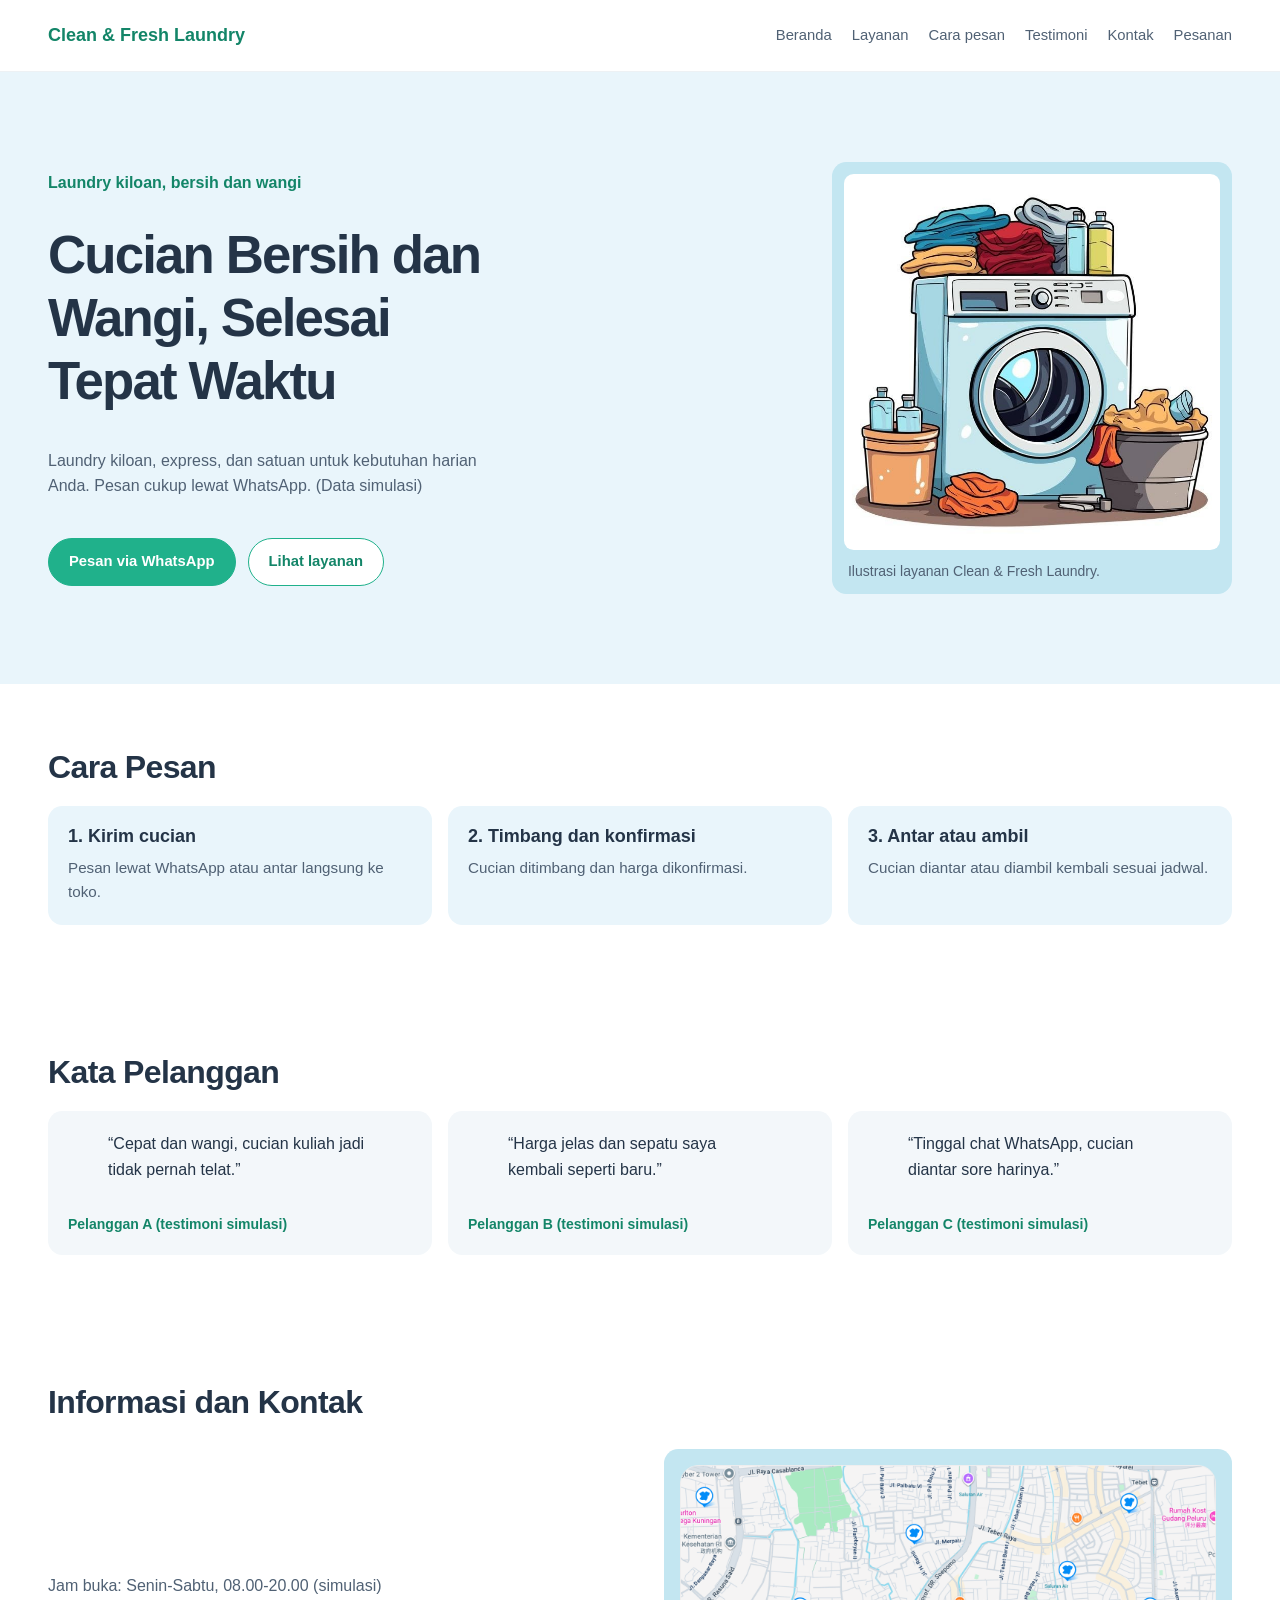
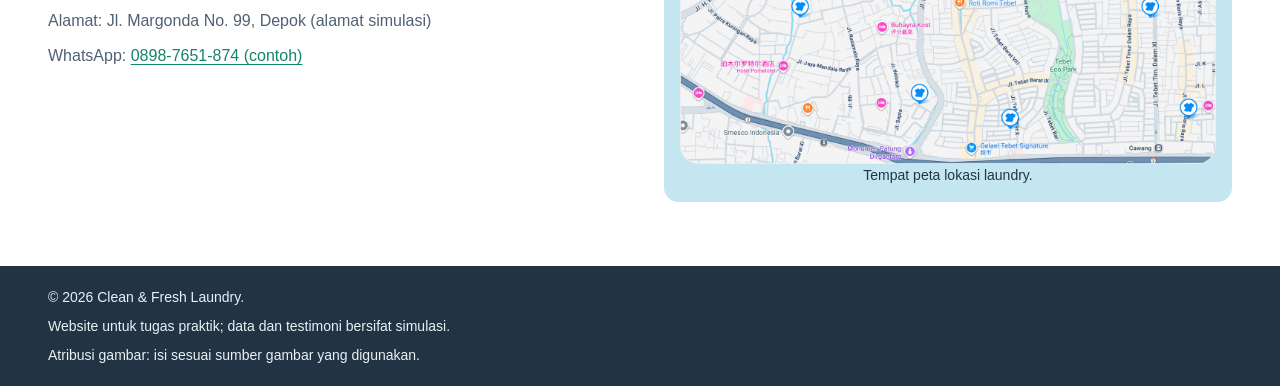
==== index.html @ ed3f38c9 "Merge pull request #1 from N-DraPZSr/main Please woooo" ====
<!doctype html>
<html lang="id">
<head>
  <meta charset="utf-8">
  <meta name="viewport" content="width=device-width, initial-scale=1">
  <title>Clean &amp; Fresh Laundry | Beranda, Layanan, dan Pesanan</title>
  <meta name="description" content="Informasi layanan laundry, cara pemesanan,
    dan kontak Clean &amp; Fresh Laundry.">
  <link rel="icon" href="Assests/laundry-machine.png" type="image/png">
  <link rel="stylesheet" href="base.css">
  <link rel="stylesheet" href="components.css">
</head>
<body>
  <a class="skip-link" href="#konten">Lewati navigasi ke konten utama</a>

  <header>
    <a href="#beranda">Clean &amp; Fresh Laundry</a>
    <nav aria-label="Navigasi utama">
      <ul>
        <li><a href="index.html">Beranda</a></li>
        <li><a href="opsi.html">Layanan</a></li>
        <li><a href="#cara-pesan">Cara pesan</a></li>
        <li><a href="#testimoni">Testimoni</a></li>
        <li><a href="#kontak">Kontak</a></li>
        <li><a href="pesanan.html">Pesanan</a></li>
      </ul>
    </nav>
  </header>

  <main id="konten" tabindex="-1">
    <section id="beranda" aria-labelledby="judul-beranda">
      <p>Laundry kiloan, bersih dan wangi</p>
      <h1 id="judul-beranda">Cucian Bersih dan Wangi, Selesai Tepat Waktu</h1>
      <p>Laundry kiloan, express, dan satuan untuk kebutuhan harian Anda.
        Pesan cukup lewat WhatsApp. (Data simulasi)</p>
      <p>
        <a href="pesanan.html">Pesan via WhatsApp</a>
        <a href="opsi.html">Lihat layanan</a>
      </p>
      <figure>
        <img src="Assests/Fsan.jpg"
          alt="Ilustrasi mesin cuci, pakaian bersih, dan perlengkapan laundry"
          width="300" height="300">
        <figcaption>Ilustrasi layanan Clean &amp; Fresh Laundry.</figcaption>
      </figure>
    </section>

    <section id="cara-pesan" aria-labelledby="judul-cara-pesan">
      <h2 id="judul-cara-pesan">Cara Pesan</h2>
      <ol>
        <li>
          <h3>Kirim cucian</h3>
          <p>Pesan lewat WhatsApp atau antar langsung ke toko.</p>
        </li>
        <li>
          <h3>Timbang dan konfirmasi</h3>
          <p>Cucian ditimbang dan harga dikonfirmasi.</p>
        </li>
        <li>
          <h3>Antar atau ambil</h3>
          <p>Cucian diantar atau diambil kembali sesuai jadwal.</p>
        </li>
      </ol>
    </section>

    <section id="testimoni" aria-labelledby="judul-testimoni">
      <h2 id="judul-testimoni">Kata Pelanggan</h2>
      <figure>
        <blockquote>
          <p>“Cepat dan wangi, cucian kuliah jadi tidak pernah telat.”</p>
        </blockquote>
        <figcaption>Pelanggan A (testimoni simulasi)</figcaption>
      </figure>
      <figure>
        <blockquote>
          <p>“Harga jelas dan sepatu saya kembali seperti baru.”</p>
        </blockquote>
        <figcaption>Pelanggan B (testimoni simulasi)</figcaption>
      </figure>
      <figure>
        <blockquote>
          <p>“Tinggal chat WhatsApp, cucian diantar sore harinya.”</p>
        </blockquote>
        <figcaption>Pelanggan C (testimoni simulasi)</figcaption>
      </figure>
    </section>

    <section id="kontak" aria-labelledby="judul-kontak">
      <h2 id="judul-kontak">Informasi dan Kontak</h2>
      <address>
        <p>Jam buka: Senin-Sabtu, 08.00-20.00 (simulasi)</p>
        <p>Alamat: Jl. Margonda No. 99, Depok (alamat simulasi)</p>
        <p>WhatsApp: <a href="https://wa.me/628987651874">0898-7651-874 (contoh)</a></p>
      </address>
      <figure>
        <img src="Assests/map.png" alt="Peta lokasi laundry di sekitar kawasan Tebet" width="1444" height="804">
        <figcaption>Tempat peta lokasi laundry.</figcaption>
      </figure>
    </section>

  </main>

  <footer>
    <p>&copy; 2026 Clean &amp; Fresh Laundry.</p>
    <p>Website untuk tugas praktik; data dan testimoni bersifat simulasi.</p>
    <p>Atribusi gambar: isi sesuai sumber gambar yang digunakan.</p>
  </footer>
</body>
</html>
---- base.css ----
:root {
  color-scheme: light;
  --color-text: #243447;
  --color-muted: #506174;
  --color-background: #ffffff;
  --color-brand: #20b18b;
  --color-brand-dark: #138568;
  --color-soft: #e9f5fb;
  --color-card: #f3f7fa;
  --color-border: #c8dce5;
  --color-focus: #0878d1;
  --radius: 0.9rem;
  --content-width: 74rem;
}

* {
  box-sizing: border-box;
}

html {
  scroll-behavior: smooth;
}

body {
  min-width: 320px;
  margin: 0;
  color: var(--color-text);
  background: var(--color-background);
  font-family: Arial, Helvetica, sans-serif;
  line-height: 1.6;
  overflow-wrap: break-word;
}

h1,
h2,
h3,
p,
figure,
blockquote {
  margin-top: 0;
}

h1,
h2,
h3 {
  line-height: 1.2;
}

h1 {
  margin-bottom: 1rem;
  font-size: clamp(2rem, 5vw, 3.3rem);
  letter-spacing: -0.035em;
}

h2 {
  margin-bottom: 1.25rem;
  font-size: clamp(1.5rem, 3vw, 2rem);
  letter-spacing: -0.02em;
}

h3 {
  margin-bottom: 0.5rem;
  font-size: 1.125rem;
}

p {
  margin-bottom: 1rem;
}

img {
  display: block;
  max-width: 100%;
  height: auto;
}

a {
  color: var(--color-brand-dark);
  text-underline-offset: 0.2em;
}

a:focus-visible {
  outline: 3px solid var(--color-focus);
  outline-offset: 4px;
}

address {
  font-style: normal;
}

main,
section[id] {
  scroll-margin-top: 1rem;
}

figure {
  margin-inline: 0;
}

figcaption {
  margin-top: 0.65rem;
  color: var(--color-muted);
  font-size: 0.875rem;
}

.container {
  width: min(100% - 2rem, var(--content-width));
  margin-inline: auto;
}

.section {
  padding-block: clamp(2.5rem, 6vw, 4.5rem);
}

.skip-link {
  position: absolute;
  top: 0.5rem;
  left: 0.5rem;
  z-index: 10;
  padding: 0.75rem 1rem;
  color: #ffffff;
  background: var(--color-text);
  border-radius: 0.4rem;
  transform: translateY(-200%);
}

.skip-link:focus {
  transform: translateY(0);
}

@media (prefers-reduced-motion: reduce) {
  html {
    scroll-behavior: auto;
  }
}
---- components.css ----
header {
  position: relative;
  z-index: 1;
  display: flex;
  flex-wrap: wrap;
  align-items: center;
  justify-content: space-between;
  gap: 0.5rem 1.5rem;
  min-height: 4.5rem;
  padding: 0.75rem max(1.25rem, calc((100% - var(--content-width)) / 2));
  background: var(--color-background);
  border-bottom: 1px solid #edf1f4;
}

header > a {
  color: var(--color-brand-dark);
  font-size: 1.125rem;
  font-weight: 700;
  text-decoration: none;
}

header nav ul {
  display: flex;
  flex-wrap: wrap;
  align-items: center;
  gap: 0.25rem 1.25rem;
  padding: 0;
  margin: 0;
  list-style: none;
}

header nav a {
  display: inline-flex;
  align-items: center;
  min-height: 44px;
  color: var(--color-muted);
  font-size: 0.925rem;
  text-decoration: none;
}

header nav a:hover,
header nav a[aria-current="page"] {
  color: var(--color-brand-dark);
}

main:has(> #beranda) {
  width: 100%;
}

#beranda {
  display: grid;
  grid-template-columns: minmax(0, 1.05fr) minmax(16rem, 0.95fr);
  align-items: center;
  gap: 0.15rem 3.5rem;
  padding: clamp(3rem, 7vw, 5.75rem) max(1.25rem, calc((100% - var(--content-width)) / 2));
  background: var(--color-soft);
}

#beranda > p:first-child {
  grid-column: 1;
  grid-row: 1;
  margin-bottom: 0.5rem;
  color: var(--color-brand-dark);
  font-weight: 700;
}

#beranda h1 {
  grid-column: 1;
  grid-row: 2;
  max-width: 15ch;
}

#beranda > p:nth-of-type(2) {
  grid-column: 1;
  grid-row: 3;
  max-width: 52ch;
  margin-bottom: 1.25rem;
  color: var(--color-muted);
}

#beranda > p:nth-of-type(3) {
  display: flex;
  flex-wrap: wrap;
  gap: 0.75rem;
  grid-column: 1;
  grid-row: 4;
  margin-bottom: 0;
}

#beranda > p:nth-of-type(3) a,
main > p > a[href^="https://wa.me"] {
  display: inline-flex;
  align-items: center;
  justify-content: center;
  min-height: 44px;
  padding: 0.7rem 1.25rem;
  color: #ffffff;
  background: var(--color-brand);
  border: 1px solid var(--color-brand);
  border-radius: 999px;
  font-size: 0.925rem;
  font-weight: 700;
  text-align: center;
  text-decoration: none;
  transition: background-color 160ms ease, border-color 160ms ease, transform 160ms ease;
}

#beranda > p:nth-of-type(3) a:hover,
main > p > a[href^="https://wa.me"]:hover {
  background: var(--color-brand-dark);
  border-color: var(--color-brand-dark);
  transform: translateY(-1px);
}

#beranda > p:nth-of-type(3) a + a {
  color: var(--color-brand-dark);
  background: #ffffff;
}

#beranda > p:nth-of-type(3) a + a:hover {
  color: #ffffff;
  background: var(--color-brand-dark);
}

#beranda figure {
  grid-column: 2;
  grid-row: 1 / span 4;
  justify-self: end;
  width: min(100%, 25rem);
  padding: 0.75rem;
  margin: 0;
  background: #c3e6f1;
  border-radius: var(--radius);
}

#beranda figure img {
  width: 100%;
  aspect-ratio: 1;
  object-fit: cover;
  border-radius: calc(var(--radius) - 0.3rem);
}

#beranda figcaption {
  padding-inline: 0.25rem;
}

#cara-pesan,
#testimoni,
#kontak {
  padding: clamp(2.75rem, 5vw, 4rem) max(1.25rem, calc((100% - var(--content-width)) / 2));
}

#cara-pesan h2,
#testimoni h2,
#kontak h2 {
  grid-column: 1 / -1;
}

#cara-pesan ol {
  display: grid;
  grid-template-columns: repeat(3, minmax(0, 1fr));
  gap: 1rem;
  padding: 0;
  margin: 0;
  list-style: none;
  counter-reset: order-step;
}

#cara-pesan li {
  min-width: 0;
  padding: 1.25rem;
  background: var(--color-soft);
  border-radius: var(--radius);
  counter-increment: order-step;
}

#cara-pesan li h3::before {
  content: counter(order-step) ". ";
}

#cara-pesan li p {
  margin-bottom: 0;
  color: var(--color-muted);
  font-size: 0.95rem;
}

#testimoni {
  display: grid;
  grid-template-columns: repeat(3, minmax(0, 1fr));
  gap: 1rem;
}

#testimoni h2 {
  margin-bottom: 0.25rem;
}

#testimoni figure {
  display: flex;
  flex-direction: column;
  min-width: 0;
  min-height: 9rem;
  padding: 1.25rem;
  margin: 0;
  background: var(--color-card);
  border-radius: var(--radius);
}

#testimoni blockquote {
  margin-bottom: 1rem;
}

#testimoni blockquote p {
  margin-bottom: 0;
}

#testimoni figcaption {
  margin-top: auto;
  color: var(--color-brand-dark);
  font-size: 0.875rem;
  font-weight: 700;
}

#kontak {
  display: grid;
  grid-template-columns: repeat(2, minmax(0, 1fr));
  align-items: center;
  gap: 0.5rem 3rem;
  background: #ffffff;
}

#kontak address {
  grid-column: 1;
}

#kontak address p {
  margin-bottom: 0.6rem;
  color: var(--color-muted);
}

#kontak figure {
  display: grid;
  grid-column: 2;
  grid-row: 2;
  place-items: center;
  min-height: 12rem;
  padding: 1rem;
  margin: 0;
  background: #c3e6f1;
  border-radius: var(--radius);
  text-align: center;
}

#kontak figcaption {
  margin: 0;
  color: var(--color-text);
}

main:not(:has(> #beranda)) {
  width: min(100% - 2rem, var(--content-width));
  margin-inline: auto;
  padding-block: clamp(2rem, 5vw, 3.5rem);
}

main:has(> ul) {
  display: grid;
  grid-template-columns: minmax(0, 1fr) minmax(16rem, 0.9fr);
  align-items: start;
  gap: 1rem 2.5rem;
}

main:has(> ul) > h1,
main:has(> ul) > h1 + p,
main:has(> ul) > p:has(a),
main:has(> ul) > p:last-child {
  grid-column: 1 / -1;
}

main:has(> ul) > h1 {
  margin-bottom: 0;
}

main:has(> ul) > h1 + p {
  margin-bottom: 0.5rem;
  color: var(--color-muted);
}

main:has(> ul) > figure {
  grid-column: 2;
  grid-row: 3;
  margin: 0;
}

main:has(> ul) > figure img,
main:has(> figure img) > figure img {
  width: 100%;
  max-height: 24rem;
  object-fit: cover;
  border-radius: var(--radius);
}

main > ul {
  display: grid;
  gap: 0.85rem;
  grid-column: 1;
  grid-row: 3;
  padding: 0;
  margin: 0;
  list-style: none;
}

main > ul li {
  min-width: 0;
}

main > ul article {
  height: 100%;
  padding: 1.25rem;
  background: var(--color-card);
  border: 1px solid transparent;
  border-radius: var(--radius);
}

main > ul article h2 {
  margin-bottom: 0.5rem;
  font-size: 1.15rem;
}

main > ul article p {
  margin-bottom: 0.45rem;
  color: var(--color-muted);
  font-size: 0.95rem;
}

main > ul article p:last-child {
  margin-bottom: 0;
}

main > ul article p:nth-of-type(1) {
  color: var(--color-brand-dark);
  font-weight: 700;
}

main:has(> p > a[href^="https://wa.me"]) {
  display: grid;
  grid-template-columns: minmax(0, 1fr) minmax(16rem, 0.9fr);
  align-items: center;
  gap: 0.5rem 3rem;
}

main:has(> p > a[href^="https://wa.me"]) > h1,
main:has(> p > a[href^="https://wa.me"]) > p:nth-of-type(1),
main:has(> p > a[href^="https://wa.me"]) > section,
main:has(> p > a[href^="https://wa.me"]) > p:last-child {
  grid-column: 1 / -1;
}

main:has(> p > a[href^="https://wa.me"]) > h1 {
  margin-bottom: 0;
}

main:has(> p > a[href^="https://wa.me"]) > p:nth-of-type(1) {
  margin-bottom: 0.5rem;
  color: var(--color-muted);
}

main:has(> p > a[href^="https://wa.me"]) > p:nth-of-type(2) {
  grid-column: 1;
  grid-row: 3;
}

main:has(> p > a[href^="https://wa.me"]) > figure {
  grid-column: 2;
  grid-row: 3;
  margin: 0;
}

main:has(> p > a[href^="https://wa.me"]) > section {
  display: grid;
  grid-template-columns: repeat(2, minmax(0, 1fr));
  align-items: center;
  gap: 1rem 2rem;
  padding: 2.5rem 0 0;
}

main:has(> p > a[href^="https://wa.me"]) > section h2 {
  grid-column: 1 / -1;
  margin-bottom: 0;
}

main:has(> p > a[href^="https://wa.me"]) > section address {
  grid-column: 1;
}

main:has(> p > a[href^="https://wa.me"]) > section figure {
  display: grid;
  grid-column: 2;
  grid-row: 2;
  place-items: center;
  min-height: 12rem;
  padding: 1rem;
  margin: 0;
  background: #c3e6f1;
  border-radius: var(--radius);
  text-align: center;
}

main:has(> p > a[href^="https://wa.me"]) > section figure figcaption {
  margin: 0;
  color: var(--color-text);
}

footer {
  padding: 1.25rem max(1.25rem, calc((100% - var(--content-width)) / 2));
  color: #e9f1f5;
  background: #223344;
  font-size: 0.875rem;
}

footer p {
  margin-bottom: 0.4rem;
}

footer p:last-child {
  margin-bottom: 0;
}

.site-header {
  border-bottom: 1px solid var(--color-border);
}

.site-header__inner {
  display: flex;
  flex-wrap: wrap;
  align-items: center;
  justify-content: space-between;
  gap: 1rem;
  padding-block: 1rem;
}

.brand {
  color: var(--color-brand-dark);
  font-size: 1.15rem;
  font-weight: 700;
  text-decoration: none;
}

.nav-list {
  display: flex;
  flex-wrap: wrap;
  gap: 0.25rem 1rem;
  padding: 0;
  margin: 0;
  list-style: none;
}

.nav-list a {
  display: inline-flex;
  align-items: center;
  min-height: 44px;
  padding-inline: 0.25rem;
}

.hero {
  background: var(--color-soft);
}

.hero__grid {
  display: grid;
  gap: 2rem;
  align-items: center;
}

.hero__grid > * {
  min-width: 0;
}

.eyebrow {
  color: var(--color-brand-dark);
  font-weight: 700;
}

.hero__image {
  width: 100%;
  border-radius: var(--radius);
}

.button {
  display: inline-flex;
  align-items: center;
  justify-content: center;
  min-height: 44px;
  padding: 0.75rem 1rem;
  color: #ffffff;
  background: var(--color-brand);
  border-radius: 999px;
  font-weight: 700;
  text-decoration: none;
}

.button:hover {
  background: var(--color-brand-dark);
}

.product-grid {
  display: grid;
  gap: 1rem;
  margin-top: 1.5rem;
}

.product-card {
  padding: 1.5rem;
  background: var(--color-card);
  border: 1px solid var(--color-border);
  border-radius: var(--radius);
}

.product-card h3 {
  margin-top: 0;
}

.product-card__price {
  color: var(--color-brand-dark);
  font-weight: 700;
}

.contact {
  background: var(--color-soft);
}

.notice {
  max-width: 65ch;
  font-size: 0.95rem;
}

.site-footer {
  padding-block: 1rem;
  border-top: 1px solid var(--color-border);
}

@media (min-width: 48rem) {
  .hero__grid {
    grid-template-columns: repeat(2, minmax(0, 1fr));
  }

  .product-grid {
    grid-template-columns: repeat(3, minmax(0, 1fr));
  }
}

@media (max-width: 47.99rem) {
  header {
    align-items: flex-start;
    flex-direction: column;
    gap: 0.25rem;
    padding-inline: 1.25rem;
  }

  header nav,
  header nav ul {
    width: 100%;
  }

  header nav ul {
    column-gap: 0.75rem;
  }

  header nav a {
    font-size: 0.875rem;
  }

  #beranda {
    grid-template-columns: minmax(0, 1fr);
    gap: 0;
    padding-inline: 1.25rem;
  }

  #beranda > p:first-child,
  #beranda h1,
  #beranda > p:nth-of-type(2),
  #beranda > p:nth-of-type(3),
  #beranda figure {
    grid-column: 1;
    grid-row: auto;
  }

  #beranda h1 {
    max-width: 16ch;
  }

  #beranda figure {
    justify-self: stretch;
    width: 100%;
    margin-top: 1.25rem;
  }

  #cara-pesan,
  #testimoni,
  #kontak {
    padding-inline: 1.25rem;
  }

  #cara-pesan ol,
  #testimoni {
    grid-template-columns: minmax(0, 1fr);
  }

  #kontak {
    grid-template-columns: minmax(0, 1fr);
  }

  #kontak h2,
  #kontak address,
  #kontak figure {
    grid-column: 1;
    grid-row: auto;
  }

  main:has(> ul),
  main:has(> p > a[href^="https://wa.me"]) {
    grid-template-columns: minmax(0, 1fr);
    gap: 0.75rem;
  }

  main:has(> ul) > h1,
  main:has(> ul) > h1 + p,
  main:has(> ul) > p:has(a),
  main:has(> ul) > p:last-child,
  main:has(> ul) > figure,
  main > ul,
  main:has(> p > a[href^="https://wa.me"]) > h1,
  main:has(> p > a[href^="https://wa.me"]) > p,
  main:has(> p > a[href^="https://wa.me"]) > figure,
  main:has(> p > a[href^="https://wa.me"]) > section,
  main:has(> p > a[href^="https://wa.me"]) > section h2,
  main:has(> p > a[href^="https://wa.me"]) > section address,
  main:has(> p > a[href^="https://wa.me"]) > section figure {
    grid-column: 1;
    grid-row: auto;
  }

  main:has(> ul) > figure {
    margin-block: 0.5rem;
  }

  main:has(> p > a[href^="https://wa.me"]) > section {
    grid-template-columns: minmax(0, 1fr);
    gap: 1rem;
    padding-top: 1.5rem;
  }

  main:has(> p > a[href^="https://wa.me"]) > section figure {
    grid-row: auto;
  }

  footer {
    padding-inline: 1.25rem;
  }
}
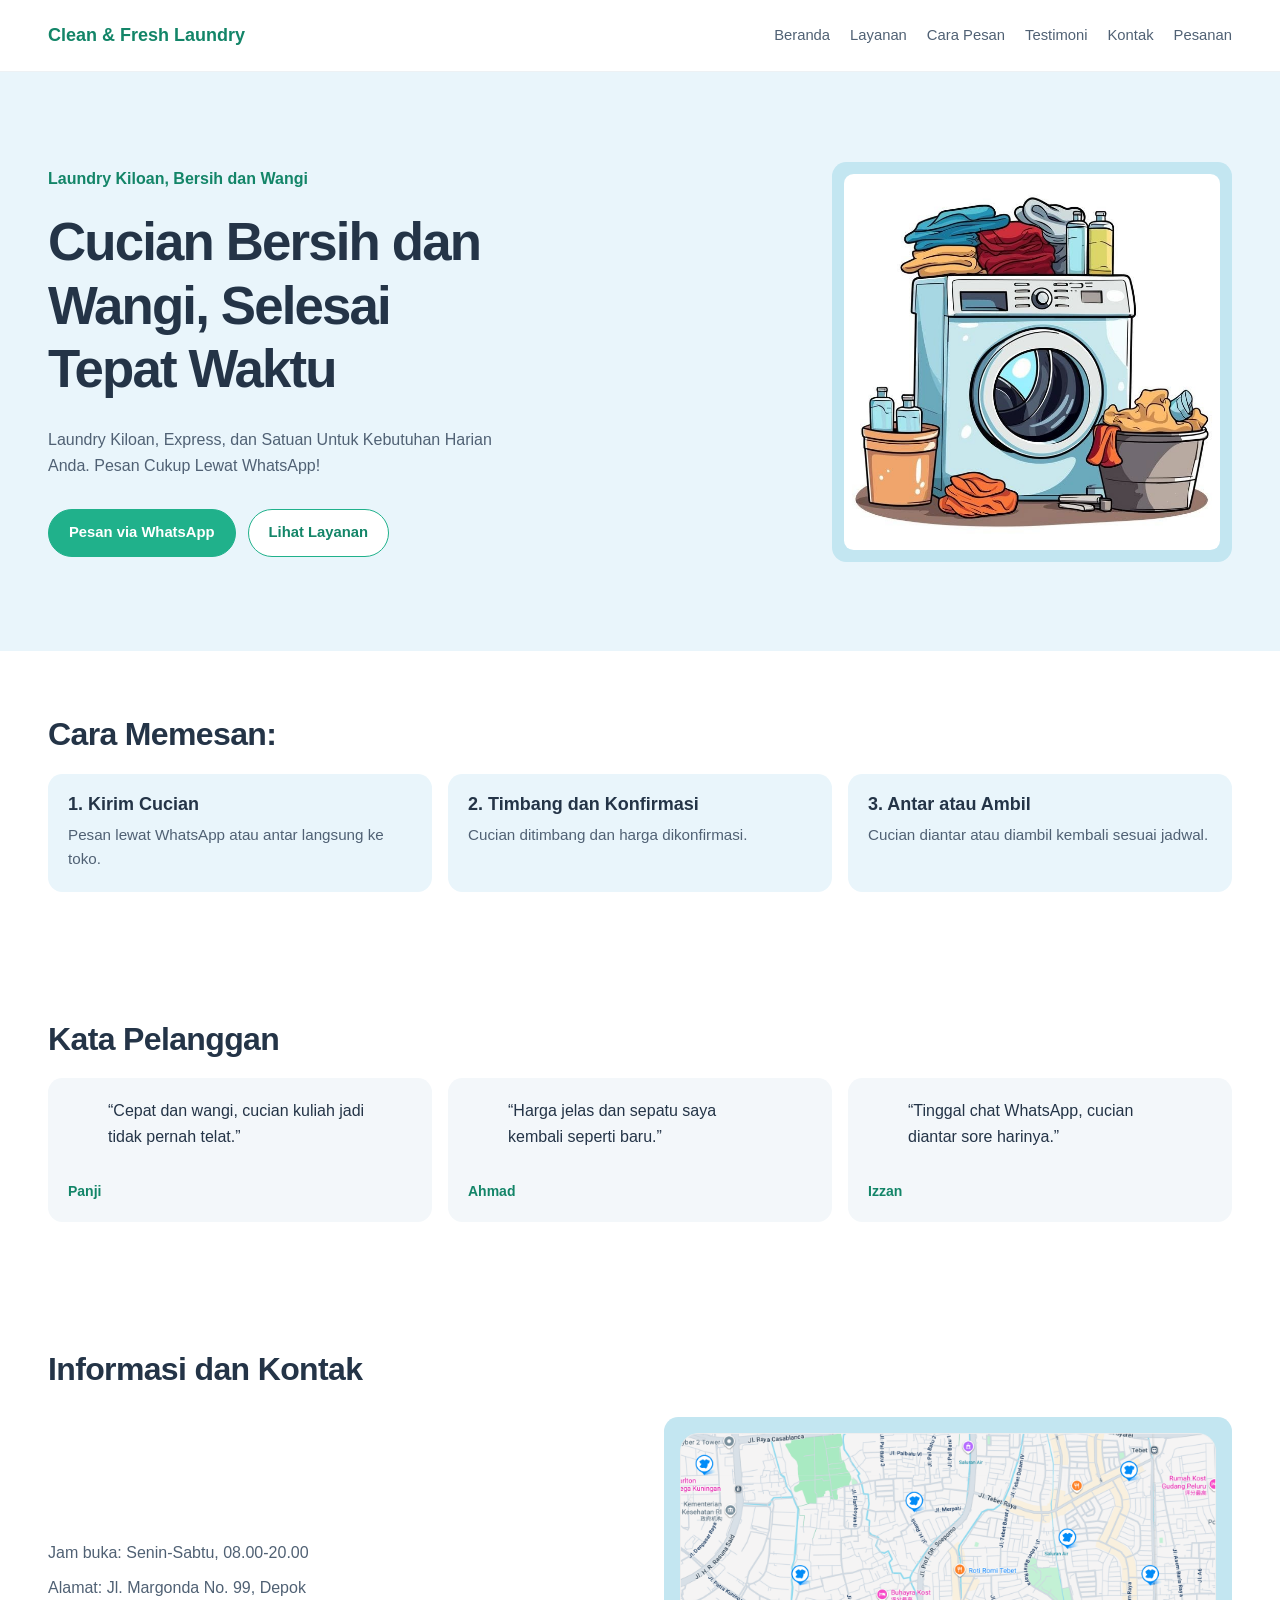
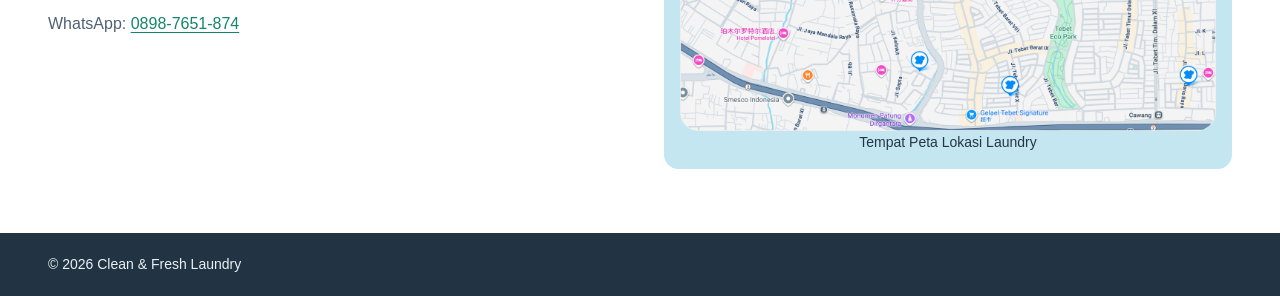
==== commit aaae5e1e: "rapihin kata-kata dan lainnya" ====
--- a/index.html
+++ b/index.html
@@ -19,7 +19,7 @@
       <ul>
         <li><a href="index.html">Beranda</a></li>
         <li><a href="opsi.html">Layanan</a></li>
-        <li><a href="#cara-pesan">Cara pesan</a></li>
+        <li><a href="#cara-pesan">Cara Pesan</a></li>
         <li><a href="#testimoni">Testimoni</a></li>
         <li><a href="#kontak">Kontak</a></li>
         <li><a href="pesanan.html">Pesanan</a></li>
@@ -29,35 +29,34 @@
 
   <main id="konten" tabindex="-1">
     <section id="beranda" aria-labelledby="judul-beranda">
-      <p>Laundry kiloan, bersih dan wangi</p>
+      <p>Laundry Kiloan, Bersih dan Wangi</p>
       <h1 id="judul-beranda">Cucian Bersih dan Wangi, Selesai Tepat Waktu</h1>
-      <p>Laundry kiloan, express, dan satuan untuk kebutuhan harian Anda.
-        Pesan cukup lewat WhatsApp. (Data simulasi)</p>
+      <p>Laundry Kiloan, Express, dan Satuan Untuk Kebutuhan Harian Anda.
+        Pesan Cukup Lewat WhatsApp!</p>
       <p>
         <a href="pesanan.html">Pesan via WhatsApp</a>
-        <a href="opsi.html">Lihat layanan</a>
+        <a href="opsi.html">Lihat Layanan</a>
       </p>
       <figure>
         <img src="Assests/Fsan.jpg"
           alt="Ilustrasi mesin cuci, pakaian bersih, dan perlengkapan laundry"
           width="300" height="300">
-        <figcaption>Ilustrasi layanan Clean &amp; Fresh Laundry.</figcaption>
       </figure>
     </section>
 
     <section id="cara-pesan" aria-labelledby="judul-cara-pesan">
-      <h2 id="judul-cara-pesan">Cara Pesan</h2>
+      <h2 id="judul-cara-pesan">Cara Memesan:</h2>
       <ol>
         <li>
-          <h3>Kirim cucian</h3>
+          <h3>Kirim Cucian</h3>
           <p>Pesan lewat WhatsApp atau antar langsung ke toko.</p>
         </li>
         <li>
-          <h3>Timbang dan konfirmasi</h3>
+          <h3>Timbang dan Konfirmasi</h3>
           <p>Cucian ditimbang dan harga dikonfirmasi.</p>
         </li>
         <li>
-          <h3>Antar atau ambil</h3>
+          <h3>Antar atau Ambil</h3>
           <p>Cucian diantar atau diambil kembali sesuai jadwal.</p>
         </li>
       </ol>
@@ -69,41 +68,39 @@
         <blockquote>
           <p>“Cepat dan wangi, cucian kuliah jadi tidak pernah telat.”</p>
         </blockquote>
-        <figcaption>Pelanggan A (testimoni simulasi)</figcaption>
+        <figcaption>Panji</figcaption>
       </figure>
       <figure>
         <blockquote>
           <p>“Harga jelas dan sepatu saya kembali seperti baru.”</p>
         </blockquote>
-        <figcaption>Pelanggan B (testimoni simulasi)</figcaption>
+        <figcaption>Ahmad</figcaption>
       </figure>
       <figure>
         <blockquote>
           <p>“Tinggal chat WhatsApp, cucian diantar sore harinya.”</p>
         </blockquote>
-        <figcaption>Pelanggan C (testimoni simulasi)</figcaption>
+        <figcaption>Izzan</figcaption>
       </figure>
     </section>
 
     <section id="kontak" aria-labelledby="judul-kontak">
       <h2 id="judul-kontak">Informasi dan Kontak</h2>
       <address>
-        <p>Jam buka: Senin-Sabtu, 08.00-20.00 (simulasi)</p>
-        <p>Alamat: Jl. Margonda No. 99, Depok (alamat simulasi)</p>
-        <p>WhatsApp: <a href="https://wa.me/628987651874">0898-7651-874 (contoh)</a></p>
+        <p>Jam buka: Senin-Sabtu, 08.00-20.00</p>
+        <p>Alamat: Jl. Margonda No. 99, Depok</p>
+        <p>WhatsApp: <a href="https://wa.me/628987651874">0898-7651-874</a></p>
       </address>
       <figure>
         <img src="Assests/map.png" alt="Peta lokasi laundry di sekitar kawasan Tebet" width="1444" height="804">
-        <figcaption>Tempat peta lokasi laundry.</figcaption>
+        <figcaption>Tempat Peta Lokasi Laundry</figcaption>
       </figure>
     </section>
 
   </main>
 
   <footer>
-    <p>&copy; 2026 Clean &amp; Fresh Laundry.</p>
-    <p>Website untuk tugas praktik; data dan testimoni bersifat simulasi.</p>
-    <p>Atribusi gambar: isi sesuai sumber gambar yang digunakan.</p>
+    <p>&copy; 2026 Clean &amp; Fresh Laundry</p>
   </footer>
 </body>
 </html>
